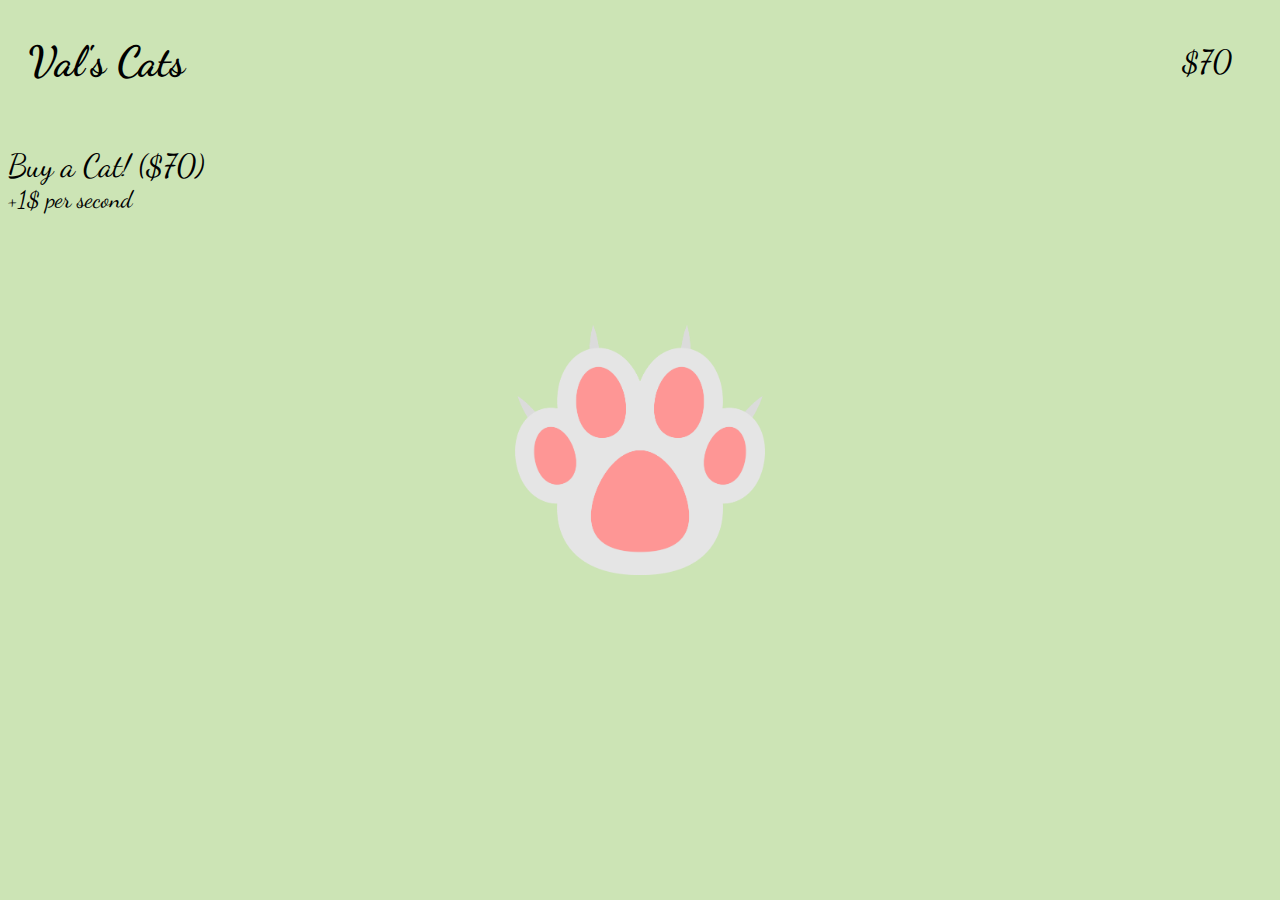
==== index.html @ bfc6448b "inception" ====
<!DOCTYPE html>
<html lang="en">
  <head>
    <meta charset="UTF-8" />
    <meta name="viewport" content="width=device-width, initial-scale=1.0" />
    <title>Document</title>
    <link rel="stylesheet" type="text/css" href="style.css" />
  </head>
  <body>
    <div class="row">
      <h1>Val's Cats</h1>
      <div class="row"><p id="price">$70</p></div>
    </div>
    <div id="buycat">
        <p style="margin-bottom: 0px;">Buy a Cat! ($70)</p>
        <p style="margin-top:0px;font-size: 24px;">+1$ per second</p>
    </div>
    <img id="paw" src="./paw.png"/>
    <script src="./index.js"></script>
  </body>
</html>
---- style.css ----
@import url('https://fonts.googleapis.com/css2?family=Dancing+Script&family=Lato&family=Pacifico&display=swap');


body{
    max-height: 100vh;
    max-width:100vw;
    background-color: #CCE4B5;
    overflow: hidden;
}


h1,p{
    font-family: Dancing Script;
}
h1{
    font-size: 42px;
}
p{
    font-size: 32px;
}

.row{
    display: flex;
    flex-direction: row;
    align-items: center;
    justify-content: space-between;
    padding-left:20px;
    padding-right: 20px;
}

.cat{
    width:125px;
    height:100px;
    background-position: 55%;
    background-color: transparent;
    background-size: cover;
    background-repeat: no-repeat;
    position:absolute;
    bottom:0px;
    left:0px;
    
}

.move-left{
    background-image: url('./IMG_1824.GIF');
}

.move-right{
    background-image: url('./IMG_1825.GIF');

}

#paw{
    height:250px;
    width:250px;
    position:absolute;
    top: 50%;
    left: 50%;
    transform: translate(-50%, -50%);
    transition: transform 0.1s ease; 
}

#paw:active {
    transform: translate(-50%, -50%) scale(0.9); 
}
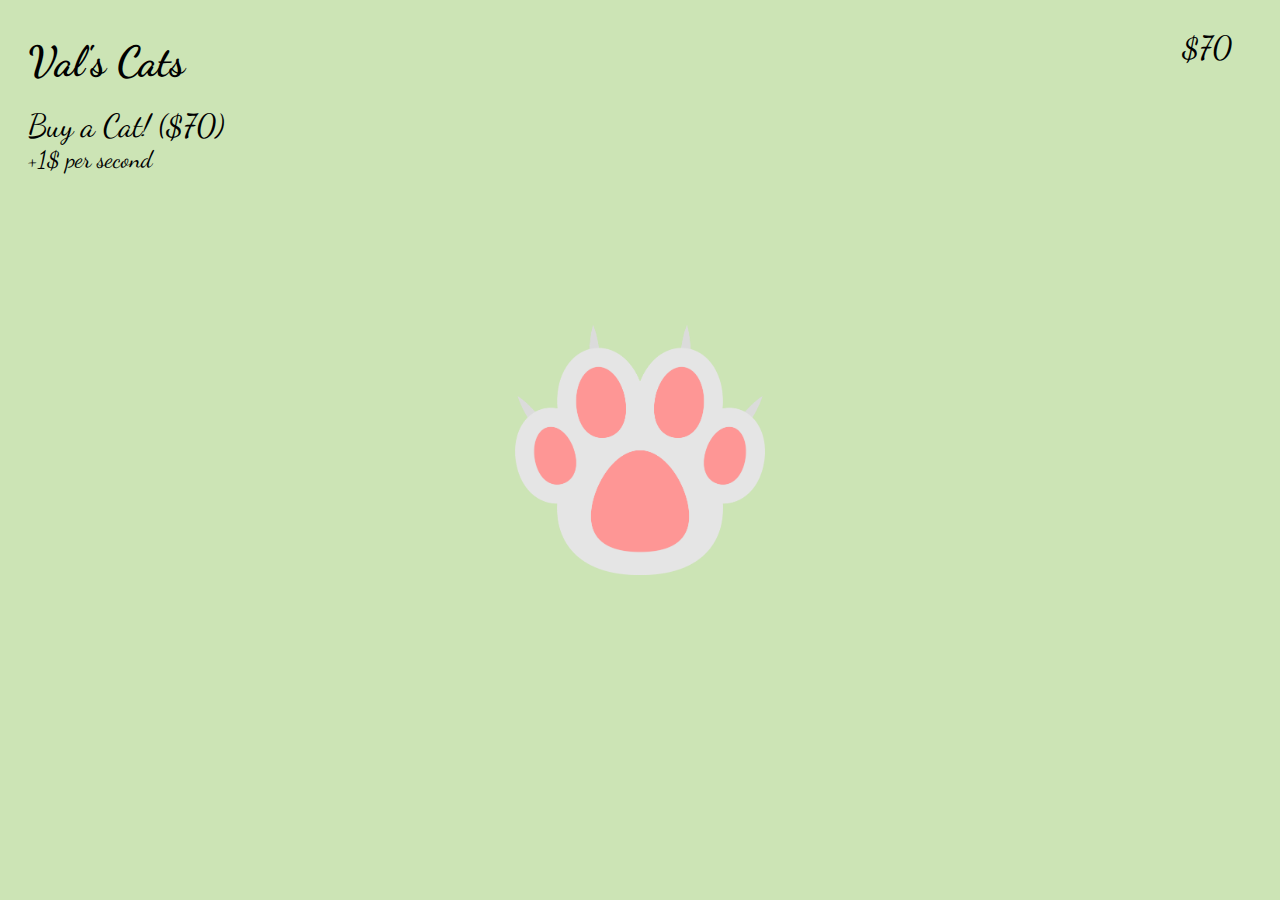
==== commit 2d36a2a8: "boop" ====
--- a/index.html
+++ b/index.html
@@ -11,8 +11,8 @@
       <h1>Val's Cats</h1>
       <div class="row"><p id="price">$70</p></div>
     </div>
-    <div id="buycat">
-        <p style="margin-bottom: 0px;">Buy a Cat! ($70)</p>
+    <div id="buycat" style="margin-left:20px">
+        <p style="margin-bottom: 0px;margin-top:20px;">Buy a Cat! ($70)</p>
         <p style="margin-top:0px;font-size: 24px;">+1$ per second</p>
     </div>
     <img id="paw" src="./paw.png"/>
--- a/style.css
+++ b/style.css
@@ -14,9 +14,13 @@
 }
 h1{
     font-size: 42px;
+    margin-bottom: 0px;
 }
 p{
     font-size: 32px;
+    margin-bottom: 0px;
+    margin-top: 0px;
+
 }
 
 .row{
@@ -26,6 +30,7 @@
     justify-content: space-between;
     padding-left:20px;
     padding-right: 20px;
+    margin-bottom: 0px;
 }
 
 .cat{
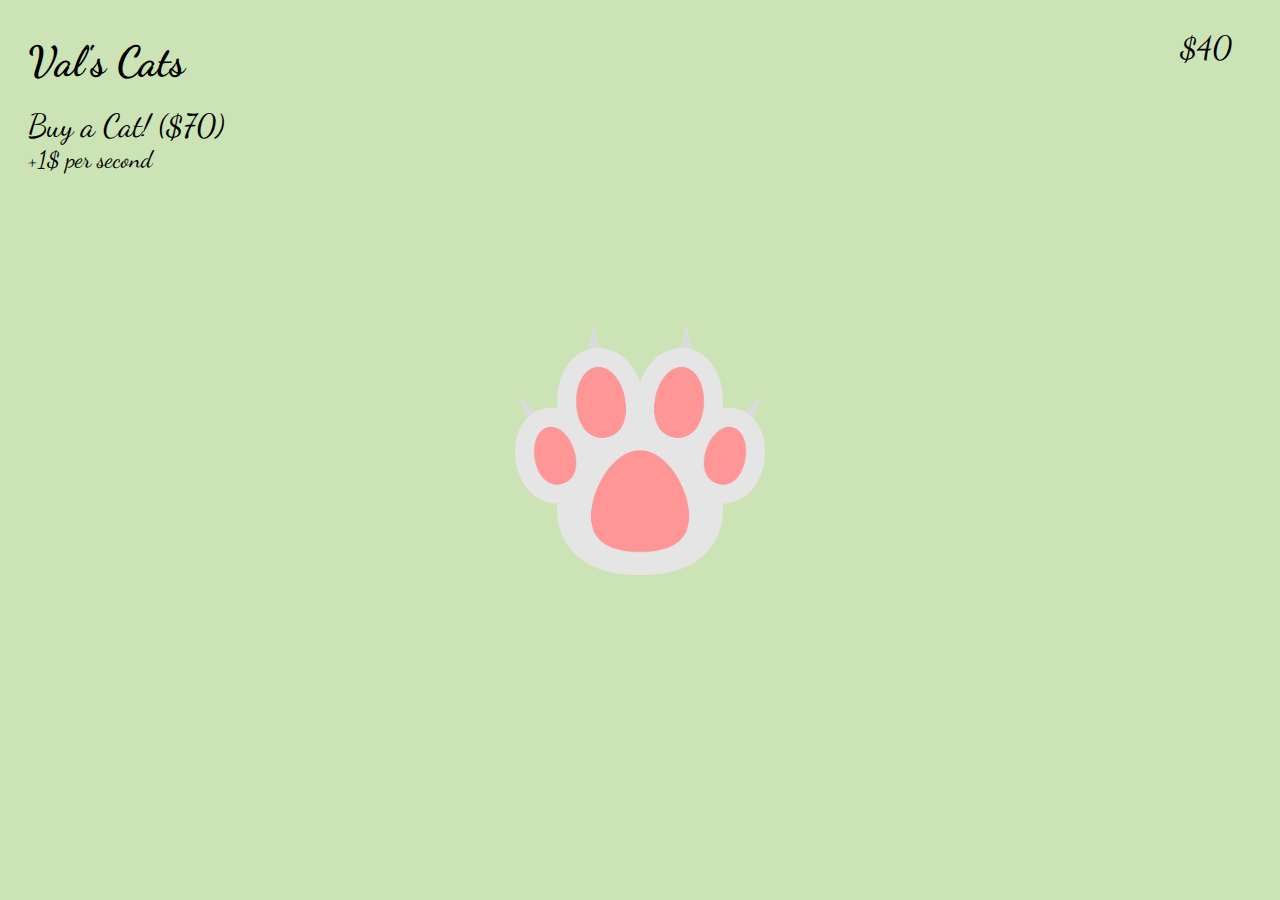
==== commit 7509cbf1: "ads" ====
--- a/index.html
+++ b/index.html
@@ -9,7 +9,7 @@
   <body>
     <div class="row">
       <h1>Val's Cats</h1>
-      <div class="row"><p id="price">$70</p></div>
+      <div class="row"><p id="price">$40</p></div>
     </div>
     <div id="buycat" style="margin-left:20px">
         <p style="margin-bottom: 0px;margin-top:20px;">Buy a Cat! ($70)</p>
--- a/style.css
+++ b/style.css
@@ -65,6 +65,6 @@
     transition: transform 0.1s ease; 
 }
 
-#paw:active {
-    transform: translate(-50%, -50%) scale(0.9); 
+#paw.active {
+    transform: translate(-50%, -50%) scale(0.9);
 }
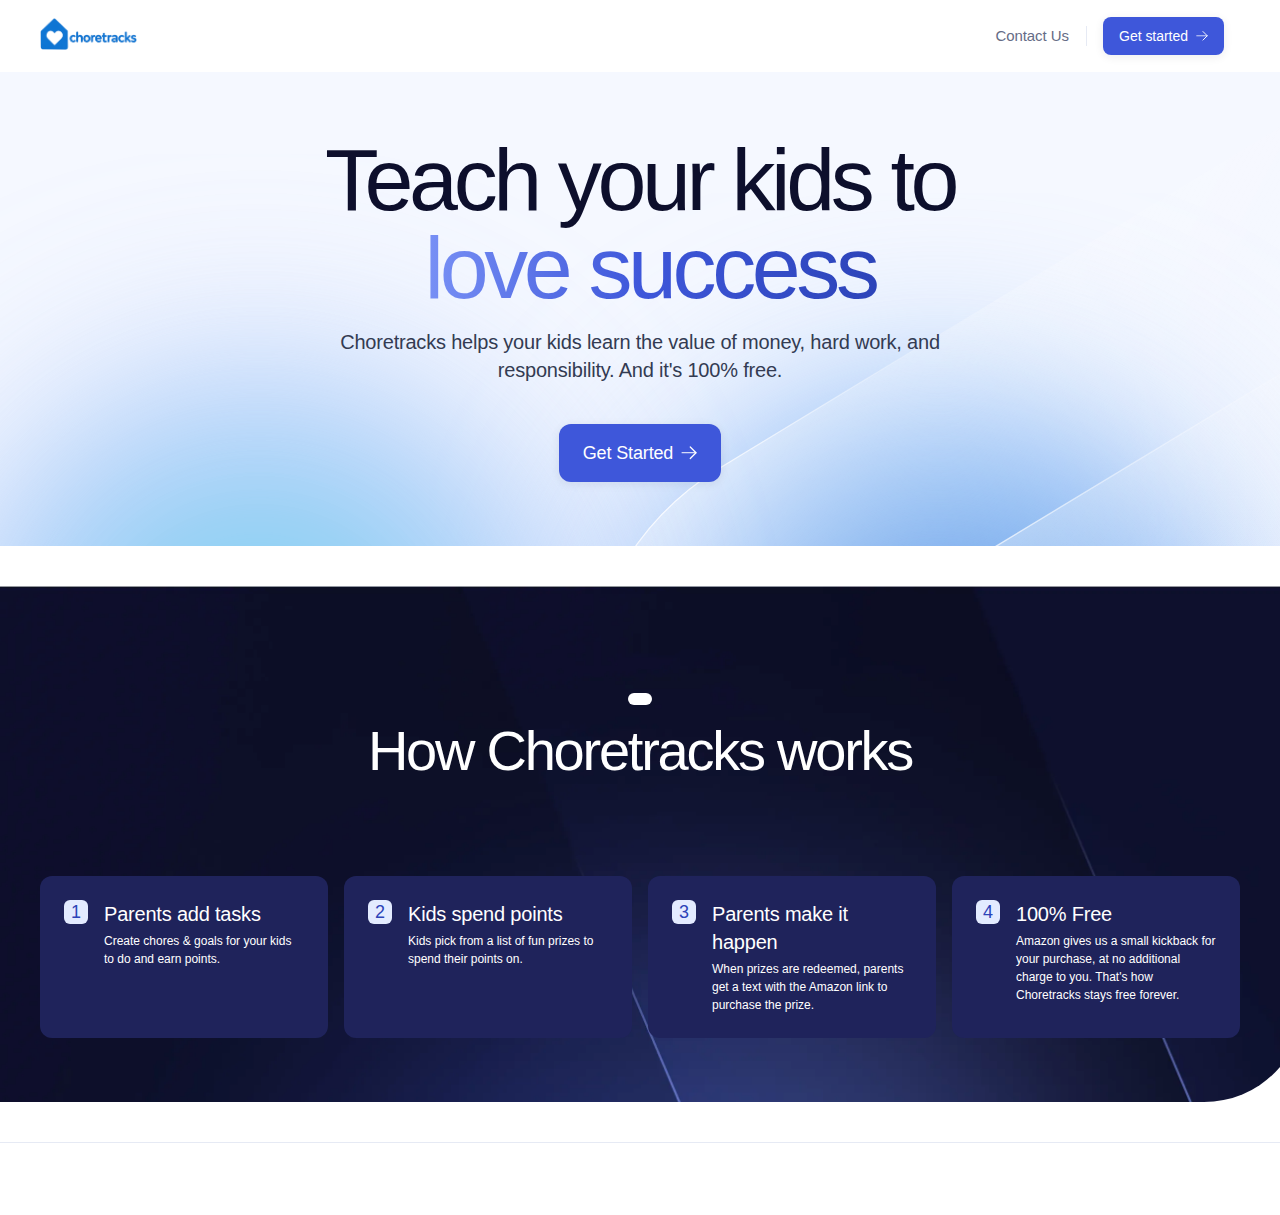
==== commit 0050c230: "update" ====
--- a/index.html
+++ b/index.html
@@ -1,21 +1,379 @@
 <!DOCTYPE html>
 <html lang="en">
-  <head>
-    <meta charset="UTF-8" />
-    <meta name="viewport" content="width=device-width, initial-scale=1.0" />
-    <title>Document</title>
-    <link rel="stylesheet" type="text/css" href="style.css" />
-  </head>
-  <body>
-    <div class="row">
-      <h1>Val's Cats</h1>
-      <div class="row"><p id="price">$40</p></div>
+<head>
+	<meta name="generator" content="Hugo 0.145.0">
+    <meta charset="UTF-8">
+    <title></title>
+
+    <link href="/css/clean.css" rel="stylesheet" type="text/css">
+    <link href="/img/fav.png" rel="shortcut icon" type="image/x-icon">
+    <link href="/" rel="canonical">
+
+</head>
+<body>
+<div class="page-wrapper">
+
+    
+
+<nav id="nav" class="navbar">
+    <div class="navbar_container">
+        <div class="z-9999 flex-child-fixed" style="margin-top: -5px;">
+            <div class="navbar_logo-dark">
+                <a href="/" aria-current="page" class="logo-medium w-inline-block">
+                    <div class="logo-wrapper">
+                        <img width="auto" alt=" Logo" src="/img/logo.png" loading="eager" class="height-inherit">
+                    </div>
+                </a>
+            </div>
+        </div>
+
+        <div class="navbar_content-wrapper">
+            <div class="navbar_menu-items-wrapper">
+                
+
+                <div class="navbar_bg-overlay"></div>
+            </div>
+            <div class="navbar_cta-container">
+
+                
+                
+                
+                
+                
+                
+
+                
+
+                <div class="navbar_hide-desktop-custom">
+                    <div class="navbar_dropdown-element-wrapper">
+                        
+                            <a href="mailto:charlespettisappdevelopment@gmail.com" class="navbar_dropdown-toggle w-inline-block" target="_blank">
+                                
+                                <div class="paragraph-medium" title="Contact Us">Contact Us</div>
+                            </a>
+                    </div>
+                </div>
+
+                <div class="navbar_hide-desktop-custom">
+                    <div class="height-1-25rem">
+                        <div color="" vertical="true" class="divider"></div>
+                    </div>
+                </div>
+                
+
+
+                
+                
+                
+                
+                
+
+                
+                
+                
+
+                <div class="buttonwrapper is-navbar">
+                    
+                    
+                    <a onclick="showToast()" class="button is-small is-stretched w-inline-block">
+                        
+                            <div>Get started</div>
+                            <div class="icon-12 w-embed">
+                                <svg xmlns="http://www.w3.org/2000/svg" width="100%" height="100%" viewBox="0 0 16 16"
+                                     fill="none" preserveAspectRatio="xMidYMid meet" aria-hidden="true" role="img">
+                                    <path d="M1 7.72705H15" stroke="currentColor" stroke-linecap="round"
+                                          stroke-linejoin="round"></path>
+                                    <path d="M9.27246 2L14.9997 7.72727L9.27246 13.4545" stroke="currentColor"
+                                          stroke-width="1.27273" stroke-linecap="round" stroke-linejoin="round"></path>
+                                </svg>
+                            </div>
+                        </a>
+                        
+
+                </div>
+                
+                
+                
+                
+                
+
+                
+
+                <div class="buttonwrapper is-navbar">
+                    
+                        
+                            <a href="mailto:charlespettisappdevelopment@gmail.com" button="" show-tablet="true"
+                               class="button-secondary is-small is-stretched w-inline-block" target="_blank">
+                                
+                                <div title="Contact Us">Contact Us</div>
+                            </a>
+                            
+
+                </div>
+                
+
+
+            </div>
+        </div>
+
+        <div class="show-tablet">
+            <div class="z-9999">
+                <div class="flex flex-centre-align flex-gap-1-5rem">
+                    
+                    
+                    
+                    
+                    
+
+                    
+                    
+                    
+
+                    
+                    <div class="hide-mobile-landscape">
+                        <div class="buttonwrapper is-navbar">
+                            
+                            <a onclick="showToast()" class="button is-small is-stretched w-inline-block">
+                                
+                                    <div>Get started</div>
+                                </a>
+                        </div>
+                    </div>
+                    
+                    
+
+                    <div class="navbar_burger-icon-wrapper">
+                        <div class="navbar_burger-menu-stroke"></div>
+                        <div class="navbar_burger-menu-stroke"></div>
+                        <div class="navbar_burger-menu-stroke"></div>
+                    </div>
+                </div>
+            </div>
+        </div>
+
     </div>
-    <div id="buycat" style="margin-left:20px">
-        <p style="margin-bottom: 0px;margin-top:20px;">Buy a Cat! ($70)</p>
-        <p style="margin-top:0px;font-size: 24px;">+1$ per second</p>
-    </div>
-    <img id="paw" src="./paw.png"/>
-    <script src="./index.js"></script>
-  </body>
+</nav>
+
+    
+
+
+
+
+<main class="main-wrapper">
+    <header class="position-relative">
+        <div class="background-image-container">
+            <img src="/img/banner-bg.svg" loading="eager" alt="" class="background-cover-image">
+        </div>
+        <div class="transparent-navbar_spacer"></div>
+        <div class="page-padding">
+            <div class="container-large z-1">
+                <div id="w-node-c6b48c05-3349-7860-7f2d-74f76180164f-6180164b"
+                     class="padding-vertical padding-xlarge is-fixed is-bottom-2rem">
+                    <div id="w-node-c6b48c05-3349-7860-7f2d-74f761801650-6180164b" class="container-small">
+                        <div id="w-node-c6b48c05-3349-7860-7f2d-74f761801651-6180164b" class="text-align-center">
+                            <div class="spacer-xsmall"></div>
+                            <div class="margin-horizontal margin-small no-margin-tablet">
+                                <div class="text-color-base-dark">
+                                    <h1 class="heading-huge">
+                                        <span>Teach your kids to</span>
+                                        <span class="text-highlight-gradient">&nbsp;love success</span>
+                                    </h1>
+                                </div>
+                            </div>
+                            <div class="spacer-xsmall"></div>
+                            <div class="margin-horizontal margin-huge no-margin-mobile-landscape">
+                                <div class="rich-text-xlarge w-richtext">
+                                    <p>Choretracks helps your kids learn the value of money, hard work, and responsibility.  And it&#39;s 100% free.</p>
+                                </div>
+                            </div>
+                            <div class="spacer-large"></div>
+                            <div class="buttonwrapper center-button">
+                                <a id="free-demo-btn"
+                                   freemium-text="Get started for FREE"
+                                href="#how-to"
+                                class="button is-large w-inline-block">
+                                <div>Get Started</div>
+                                <div class="icon-16 w-embed">
+                                    <svg xmlns="http://www.w3.org/2000/svg" width="100%" height="100%"
+                                         viewBox="0 0 16 16" fill="none" preserveAspectRatio="xMidYMid meet"
+                                         aria-hidden="true" role="img">
+                                        <path d="M1 7.72656H15" stroke="currentColor" stroke-linecap="round"
+                                              stroke-linejoin="round"></path>
+                                        <path d="M9.27246 2L14.9997 7.72727L9.27246 13.4545"
+                                              stroke="currentColor"
+                                              stroke-width="1.27273" stroke-linecap="round"
+                                              stroke-linejoin="round"></path>
+                                    </svg>
+                                </div>
+                                </a>
+                            </div>
+                            <div class="text-color-grey-600">
+                                <div class="spacer-xsmall"></div>
+                                <div class="hero_disclaimer-container">
+                                    <p class="paragraph-small hide-mobile-landscape"> </p>
+                                    <div hero-divider="" class="flex-child-stretch hide-mobile-landscape">
+                                        <div color="" vertical="true" class="divider"></div>
+                                    </div>
+                                    <div class="flex flex-gap-075rem">
+                                        <p class="paragraph-small"> </p>
+                                    </div>
+                                </div>
+                            </div>
+                        </div>
+                    </div>
+                </div>
+
+            </div>
+
+        </div>
+    </header>
+    <section id="how-to">
+        <div class="padding-vertical padding-large">
+            <div class="page-padding">
+                <div class="container-large">
+                    <div class="position-relative">
+                        <div class="padding-top padding-xhuge">
+                            <div class="text-color-white">
+                                <div class="text-align-center">
+                                    <div is-round="false" color="dark" class="caption">
+                                        <div class="caption-medium"></div>
+                                    </div>
+                                    <div class="spacer-xsmall"></div>
+                                    <h2 class="heading-large">How Choretracks works</h2>
+                                </div>
+                                <div class="spacer-xxxlarge"></div>
+                                <div>
+                                    <div class="tab-container">
+                                        <div class="tab_component-wrapper">
+                                            <div class="grid-1col w-tabs">
+                                                <div class="grid-4col is-gap-1rem is-2col-tablet w-tab-menu" role="tablist">
+                                                    
+
+                                                    
+                                                    
+                                                    
+                                                    
+
+
+                                                    <a class="product-tour-tab_link-wrap w-inline-block w-tab-link active w--current">
+                                                        <div class="z-1">
+                                                            <div class="text-color-white">
+                                                                <div class="flex-horizontal gap-1rem">
+                                                                    <div class="marketing-icon is-small is-indigo is-indigo-600">
+                                                                        <div class="paragraph-large is-medium">1</div>
+                                                                    </div>
+                                                                    <div>
+                                                                        <h3 class="paragraph-xlarge is-medium">Parents add tasks</h3>
+                                                                        <div class="spacer-tiny"></div>
+                                                                        <p class="label-regular">Create chores &amp; goals for your kids to do and earn points.</p>
+                                                                    </div>
+                                                                </div>
+                                                            </div>
+                                                        </div>
+                                                    </a>
+                                                    
+
+                                                    
+                                                    
+                                                    
+                                                    
+
+
+                                                    <a class="product-tour-tab_link-wrap w-inline-block w-tab-link active w--current">
+                                                        <div class="z-1">
+                                                            <div class="text-color-white">
+                                                                <div class="flex-horizontal gap-1rem">
+                                                                    <div class="marketing-icon is-small is-indigo is-indigo-600">
+                                                                        <div class="paragraph-large is-medium">2</div>
+                                                                    </div>
+                                                                    <div>
+                                                                        <h3 class="paragraph-xlarge is-medium">Kids spend points</h3>
+                                                                        <div class="spacer-tiny"></div>
+                                                                        <p class="label-regular">Kids pick from a list of fun prizes to spend their points on.</p>
+                                                                    </div>
+                                                                </div>
+                                                            </div>
+                                                        </div>
+                                                    </a>
+                                                    
+
+                                                    
+                                                    
+                                                    
+                                                    
+
+
+                                                    <a class="product-tour-tab_link-wrap w-inline-block w-tab-link active w--current">
+                                                        <div class="z-1">
+                                                            <div class="text-color-white">
+                                                                <div class="flex-horizontal gap-1rem">
+                                                                    <div class="marketing-icon is-small is-indigo is-indigo-600">
+                                                                        <div class="paragraph-large is-medium">3</div>
+                                                                    </div>
+                                                                    <div>
+                                                                        <h3 class="paragraph-xlarge is-medium">Parents make it happen</h3>
+                                                                        <div class="spacer-tiny"></div>
+                                                                        <p class="label-regular">When prizes are redeemed, parents get a text with the Amazon link to purchase the prize.</p>
+                                                                    </div>
+                                                                </div>
+                                                            </div>
+                                                        </div>
+                                                    </a>
+                                                    
+
+                                                    
+                                                    
+                                                    
+                                                    
+
+
+                                                    <a class="product-tour-tab_link-wrap w-inline-block w-tab-link active w--current">
+                                                        <div class="z-1">
+                                                            <div class="text-color-white">
+                                                                <div class="flex-horizontal gap-1rem">
+                                                                    <div class="marketing-icon is-small is-indigo is-indigo-600">
+                                                                        <div class="paragraph-large is-medium">4</div>
+                                                                    </div>
+                                                                    <div>
+                                                                        <h3 class="paragraph-xlarge is-medium">100% Free</h3>
+                                                                        <div class="spacer-tiny"></div>
+                                                                        <p class="label-regular">Amazon gives us a small kickback for your purchase, at no additional charge to you. That&#39;s how Choretracks stays free forever.</p>
+                                                                    </div>
+                                                                </div>
+                                                            </div>
+                                                        </div>
+                                                    </a>
+                                                    
+                                                </div>
+                                            </div>
+                                        </div>
+                                    </div>
+                                </div>
+                            </div>
+                        </div>
+                        <div class="hide-mobile-landscape">
+                            <div class="spacer-xxxlarge"></div>
+                        </div>
+                    </div>
+                    <div class="container-xlarge-background border-radius-huge-corner border-radius-xlarge background-black">
+                        <img src="/img/how-to-bg.webp" alt="" class="background-cover-image">
+                    </div>
+                </div>
+            </div>
+        </div>
+    </section>
+
+
+    <div color="" vertical="false" class="divider"></div>
+
+</main>
+
+    
+</div>
+
+<div id="toast" class="toast">Coming soon...</div>
+
+<script src="/js/main.js" type="application/javascript"></script>
+
+</body>
 </html>
--- a/css/clean.css
+++ b/css/clean.css
@@ -0,0 +1,1940 @@
+/*** uncss> filename: style.css ***/
+html {
+    -webkit-text-size-adjust: 100%;
+    -ms-text-size-adjust: 100%;
+    font-family: sans-serif
+}
+
+body {
+    margin: 0
+}
+
+footer, header, main, nav, section {
+    display: block
+}
+
+a {
+    background-color: #0000
+}
+
+a:active, a:hover {
+    outline: 0
+}
+
+h1 {
+    margin: .67em 0;
+    font-size: 2em
+}
+
+img {
+    border: 0
+}
+
+svg:not(:root) {
+    overflow: hidden
+}
+
+@font-face {
+    font-family: webflow-icons;
+    src: url([data-uri]) format("truetype");
+    font-weight: 400;
+    font-style: normal
+}
+
+* {
+    box-sizing: border-box
+}
+
+html {
+    height: 100%
+}
+
+body {
+    color: #333;
+    background-color: #fff;
+    min-height: 100%;
+    margin: 0;
+    font-family: Arial, sans-serif;
+    font-size: 14px;
+    line-height: 20px
+}
+
+img {
+    vertical-align: middle;
+    max-width: 100%;
+    display: inline-block
+}
+
+.w-inline-block {
+    max-width: 100%;
+    display: inline-block
+}
+
+h1, h2, h3 {
+    margin-bottom: 10px;
+    font-weight: 700
+}
+
+h1 {
+    margin-top: 20px;
+    font-size: 38px;
+    line-height: 44px
+}
+
+h2 {
+    margin-top: 20px;
+    font-size: 32px;
+    line-height: 36px
+}
+
+h3 {
+    margin-top: 20px;
+    font-size: 24px;
+    line-height: 30px
+}
+
+p {
+    margin-top: 0;
+    margin-bottom: 10px
+}
+
+.w-embed:before, .w-embed:after {
+    content: " ";
+    grid-area: 1/1/2/2;
+    display: table
+}
+
+.w-embed:after {
+    clear: both
+}
+
+.w-dropdown-toggle {
+    vertical-align: top;
+    color: #222;
+    text-align: left;
+    white-space: nowrap;
+    margin-left: auto;
+    margin-right: auto;
+    padding: 20px;
+    text-decoration: none;
+    position: relative
+}
+
+.w-dropdown-toggle {
+    -webkit-user-select: none;
+    user-select: none;
+    cursor: pointer;
+    padding-right: 40px;
+    display: inline-block
+}
+
+.w-dropdown-toggle:focus {
+    outline: 0
+}
+
+.w-richtext:before, .w-richtext:after {
+    content: " ";
+    grid-area: 1/1/2/2;
+    display: table
+}
+
+.w-richtext:after {
+    clear: both
+}
+
+.w-tabs {
+    position: relative
+}
+
+.w-tabs:before, .w-tabs:after {
+    content: " ";
+    grid-area: 1/1/2/2;
+    display: table
+}
+
+.w-tabs:after {
+    clear: both
+}
+
+.w-tab-menu {
+    position: relative
+}
+
+.w-tab-link {
+    vertical-align: top;
+    text-align: left;
+    cursor: pointer;
+    color: #222;
+    background-color: #ddd;
+    padding: 9px 30px;
+    text-decoration: none;
+    display: inline-block;
+    position: relative
+}
+
+.w-tab-link.w--current {
+    background-color: #c8c8c8
+}
+
+.w-tab-link:focus {
+    outline: 0
+}
+
+@media screen and (max-width: 479px) {
+    .w-tab-link {
+        display: block
+    }
+}
+
+:root {
+    --grey-700: #333b52;
+    --indigo-500-main: #3e57da;
+    --base-spacing-0: 0rem;
+    --base-spacing-xtiny: .125rem;
+    --base-spacing-tiny: .25rem;
+    --base-spacing-xsmall: 1rem;
+    --base-spacing-xxsmall: .75rem;
+    --base-spacing-xxxsmall: .5rem;
+    --fluid-spacing-small: var(--base-spacing-small);
+    --fluid-spacing-medium: var(--base-spacing-medium);
+    --fluid-spacing-large: var(--base-spacing-large);
+    --fluid-spacing-xlarge: var(--base-spacing-xlarge);
+    --fluid-spacing-xxlarge: var(--base-spacing-xxlarge);
+    --fluid-spacing-xxxlarge: var(--base-spacing-xxxlarge);
+    --fluid-spacing-huge: var(--base-spacing-huge);
+    --fluid-spacing-xhuge: var(--base-spacing-xhuge);
+    --fluid-spacing-xxhuge: var(--base-spacing-xxhuge);
+    --white: white;
+    --indigo-700: #1f235b;
+    --v2-grey-5\<deleted\|variable-4dd4ef43\>: #f1f3fa;
+    --v2-dark-black\<deleted\|variable-6aeb8d5d\>: #0f141e;
+    --santa-blue\<deleted\|variable-f04cfefa\>: #102a43;
+    --red\<deleted\|variable-75a073b8\>: #c32e0e;
+    --base-white: white;
+    --base-spacing-large: 2.5rem;
+    --base-spacing-small: 1.5rem;
+    --v2-grey\<deleted\|variable-a1238fcc\>: #474c56;
+    --base-spacing-xlarge: 3rem;
+    --base-spacing-xxxlarge: 4rem;
+    --base-spacing-huge: 5rem;
+    --grey-100: #f2f4fd;
+    --v2-green\<deleted\|variable-2b73c2f8\>: #00fac8;
+    --transparent: transparent;
+    --indigo-200: #e3ebff;
+    --border-radius-xsmall: .5rem;
+    --border-radius-base: .75rem;
+    --shadow: #10182814;
+    --grey-200: #e6eaf4;
+    --indigo-300: #c6d7fe;
+    --grey-800: #0d0f2c;
+    --grey-300: #d1d6e5;
+    --border-radius-small: .625rem;
+    --blue\<deleted\|variable-dabb3976\>: #005aeb;
+    --indigo-100: #f5f8ff;
+    --indigo-400: #8098f9;
+    --indigo-600: #2c43b8;
+    --indigo-800: #0d0f2c;
+    --success-600-main: #15a261;
+    --success-100: #f1fdf6;
+    --success-200: #e9fcef;
+    --success-300: #dcfae6;
+    --success-400: #a9efc5;
+    --success-500: #47cd89;
+    --success-700: #067647;
+    --success-800: #053321;
+    --error-600-main: #d92d20;
+    --error-100: #fef3f2;
+    --error-200: #feeceb;
+    --error-300: #fee4e2;
+    --error-400: #fda29b;
+    --error-500: #f04438;
+    --error-700: #912018;
+    --error-800: #55160c;
+    --grey-600-main: #656c86;
+    --border-radius-full: 999rem;
+    --border-radius-large: 1rem;
+    --border-radius-xxsmall: .375rem;
+    --pink-700: #751b68;
+    --base-dark: #0d0f2c;
+    --teal-200: #d6fbff;
+    --teal-700: #164c63;
+    --lime-200: #ebf6df;
+    --lime-700: #2b4212;
+    --yellow-200: #fffadb;
+    --yellow-700: #713b12;
+    --pink-200: #ffebfc;
+    --orange-200: #ffe7e0;
+    --orange-700: #771a0d;
+    --border-box\<deleted\|variable-7386bd28-8d4a-96a6-2467-1dac7c0266b7\>: 1px;
+    --grey-500: #969bb5;
+    --border-radius-huge: 6.25rem;
+    --base-spacing-medium: 2rem;
+    --base-spacing-xxlarge: 3.5rem;
+    --lime-300: #ceeab0;
+    --pink-300: #ffd7f9;
+    --pink-500-main: #e585d7;
+    --pink-600: #a73b98;
+    --lime-500-main: #86cb3c;
+    --lime-600: #4f7a21;
+    --orange-500-main: #ff6a42;
+    --orange-600: #cb3711;
+    --yellow-500-main: #ffc814;
+    --yellow-600: #ca8504;
+    --teal-100: #ebfbff;
+    --pink-100: #fef6fb;
+    --teal-500-main: #00cee0;
+    --teal-300: #c8faff;
+    --teal-400: #66e3ee;
+    --teal-600: #008eae;
+    --teal-800: #09202a;
+    --pink-400: #f6b2ec;
+    --pink-800: #26042f;
+    --orange-100: #fff9f5;
+    --orange-300: #ffcbbe;
+    --orange-400: #ff9478;
+    --orange-800: #470800;
+    --yellow-100: #fefdf0;
+    --yellow-300: #fff4b6;
+    --yellow-400: #ffdb65;
+    --yellow-800: #42230a;
+    --warning-600-main: #f79009;
+    --warning-100: #fffaeb;
+    --warning-200: #fff5dc;
+    --warning-300: #fef0c7;
+    --warning-400: #fedf89;
+    --warning-500: #fec84b;
+    --warning-700: #b54708;
+    --warning-800: #4e1d09;
+    --border-radius-xlarge: 1.5rem;
+    --grey-400: #c8cbda;
+    --lime-100: #fafdf7;
+    --lime-400: #acdb79;
+    --lime-800: #1a280b;
+    --border-radius-xxlarge: 5rem;
+    --base-spacing-xhuge: 6rem;
+    --base-spacing-xxhuge: 7.5rem;
+    --basier: "Basiersquare Webfont", sans-serif
+}
+
+body {
+    color: var(--grey-700);
+    font-family: Basiersquare Webfont, sans-serif;
+    font-size: 1rem;
+    font-weight: 400;
+    line-height: 1.5rem
+}
+
+h1 {
+    letter-spacing: -.14rem;
+    margin-top: 0;
+    margin-bottom: 0;
+    font-size: 3.5rem;
+    font-weight: 500;
+    line-height: 3.625rem
+}
+
+h2 {
+    letter-spacing: -.1rem;
+    margin-top: 0;
+    margin-bottom: 0;
+    font-size: 2.5rem;
+    font-weight: 500;
+    line-height: 2.75rem
+}
+
+h3 {
+    letter-spacing: -.06125rem;
+    margin-top: 0;
+    margin-bottom: 0;
+    font-size: 1.75rem;
+    font-weight: 500;
+    line-height: 2.125rem
+}
+
+p {
+    margin-bottom: 0;
+    font-size: .875rem
+}
+
+img {
+    max-width: 100%;
+    display: inline-block
+}
+
+.padding-small {
+    padding: var(--fluid-spacing-small)
+}
+
+.padding-large {
+    padding: var(--fluid-spacing-large)
+}
+
+.padding-xlarge {
+    padding: var(--fluid-spacing-xlarge)
+}
+
+.padding-xxlarge {
+    padding: var(--fluid-spacing-xxlarge)
+}
+
+.padding-xxxlarge {
+    padding: var(--fluid-spacing-xxxlarge)
+}
+
+.padding-xhuge {
+    padding: var(--fluid-spacing-xhuge)
+}
+
+.padding-xxhuge {
+    padding: var(--fluid-spacing-xxhuge)
+}
+
+.margin-small {
+    margin: var(--fluid-spacing-small)
+}
+
+.margin-huge {
+    margin: var(--fluid-spacing-huge)
+}
+
+.main-wrapper {
+    width: 100%;
+    position: relative;
+    overflow: hidden
+}
+
+.padding-top {
+    padding-right: var(--base-spacing-0);
+    padding-bottom: var(--base-spacing-0);
+    padding-left: var(--base-spacing-0)
+}
+
+.padding-bottom {
+    padding-top: var(--base-spacing-0);
+    padding-right: var(--base-spacing-0);
+    padding-left: var(--base-spacing-0)
+}
+
+.page-wrapper {
+    width: 100%;
+    position: relative;
+    overflow-x: clip
+}
+
+.text-align-center {
+    text-align: center
+}
+
+.margin-horizontal {
+    margin-top: var(--base-spacing-0);
+    margin-bottom: var(--base-spacing-0)
+}
+
+.z-1 {
+    z-index: 1;
+    position: relative
+}
+
+.show-tablet {
+    display: none
+}
+
+.text-align-left {
+    text-align: left
+}
+
+.page-padding {
+    padding-left: 2.5rem;
+    padding-right: 2.5rem
+}
+
+.container-large {
+    width: 100%;
+    max-width: 76rem;
+    margin-left: auto;
+    margin-right: auto;
+    position: relative
+}
+
+.container-small {
+    width: 100%;
+    max-width: 48rem;
+    margin-left: auto;
+    margin-right: auto
+}
+
+.logo-wrapper {
+    flex: none
+}
+
+.padding-vertical {
+    padding-right: var(--base-spacing-0);
+    padding-left: var(--base-spacing-0)
+}
+
+.padding-vertical.padding-xlarge.is-fixed {
+    padding-top: var(--base-spacing-xlarge);
+    padding-bottom: var(--base-spacing-xlarge)
+}
+
+.padding-vertical.padding-large {
+    flex: 1
+}
+
+.flex-vertical-left {
+    flex-direction: column;
+    align-items: flex-start;
+    display: flex
+}
+
+.flex-vertical-left.flex-gap-1-5rem {
+    grid-column-gap: 1.5rem;
+    grid-row-gap: 1.5rem
+}
+
+.flex-centre-align {
+    align-items: center;
+    width: 100%;
+    display: flex
+}
+
+.text-color-white {
+    color: var(--white);
+    -webkit-text-stroke-color: var(--base-white)
+}
+
+.z-3 {
+    z-index: 3;
+    position: relative
+}
+
+.position-relative {
+    position: relative
+}
+
+.flex-horizontal {
+    display: flex
+}
+
+.flex-horizontal.gap-1rem {
+    grid-column-gap: 1rem;
+    grid-row-gap: 1rem
+}
+
+.flex {
+    display: flex;
+    position: relative
+}
+
+.flex.justify-space-between {
+    flex: 1;
+    justify-content: space-between;
+    align-self: stretch;
+    align-items: center
+}
+
+.flex.flex-gap-1-5rem {
+    grid-column-gap: 1.5rem;
+    grid-row-gap: 1.5rem
+}
+
+.flex.flex-gap-075rem {
+    grid-column-gap: .75rem;
+    grid-row-gap: .75rem
+}
+
+.flex-vertical {
+    flex-direction: column;
+    width: 100%;
+    display: flex
+}
+
+.flex-vertical.flex-gap-075rem {
+    grid-column-gap: .75rem;
+    grid-row-gap: .75rem
+}
+
+.logo-medium {
+    width: auto;
+    height: 2rem;
+    display: block
+}
+
+.opacity-20 {
+    opacity: .2
+}
+
+.button {
+    grid-column-gap: .5rem;
+    grid-row-gap: .5rem;
+    border-radius: var(--border-radius-small);
+    background-color: var(--indigo-500-main);
+    box-shadow: 0 2px 10px 0 var(--shadow);
+    color: var(--base-white);
+    text-align: center;
+    letter-spacing: -.004rem;
+    white-space: nowrap;
+    flex-wrap: nowrap;
+    justify-content: center;
+    align-items: center;
+    padding: .75rem 1.125rem;
+    font-size: 1rem;
+    font-weight: 500;
+    line-height: 1.5rem;
+    transition: all .2s;
+    display: flex
+}
+
+.button:hover {
+    background-color: var(--indigo-700);
+    box-shadow: 0 6px 20px 0 var(--shadow)
+}
+
+.button:focus {
+    box-shadow: 0 0 0 2px var(--indigo-100), 0 0 0 5px var(--indigo-300)
+}
+
+.button.is-large {
+    border-radius: var(--border-radius-base);
+    letter-spacing: -.009rem;
+    padding: 1rem 1.5rem;
+    font-size: 1.125rem;
+    line-height: 1.625rem
+}
+
+.button.is-small {
+    border-radius: var(--border-radius-xsmall);
+    letter-spacing: -.00175rem;
+    padding: .5rem 1rem;
+    font-size: .875rem;
+    line-height: 1.375rem
+}
+
+.button.is-small.is-stretched {
+    flex: 1
+}
+
+.button.is-stretched {
+    flex: 1;
+    align-self: stretch
+}
+
+.paragraph-xlarge {
+    letter-spacing: -.0125rem;
+    font-size: 1.25rem;
+    line-height: 1.75rem
+}
+
+.paragraph-xlarge.is-medium {
+    font-weight: 500
+}
+
+.paragraph-large {
+    letter-spacing: -.009rem;
+    font-size: 1.125rem;
+    line-height: 1.625rem
+}
+
+.paragraph-large.is-medium {
+    font-weight: 500
+}
+
+.paragraph-medium {
+    letter-spacing: -.004rem;
+    font-size: 1rem;
+    line-height: 1.5rem
+}
+
+.paragraph-medium.is-medium {
+    font-weight: 500
+}
+
+.paragraph-small {
+    letter-spacing: -.00175rem;
+    font-family: Basiersquare Webfont, sans-serif;
+    font-size: .875rem;
+    font-weight: 400;
+    line-height: 1.375rem
+}
+
+.text-color-base-dark {
+    color: var(--base-dark)
+}
+
+.caption-medium {
+    letter-spacing: .035rem;
+    text-transform: uppercase;
+    font-size: .875rem;
+    font-weight: 500;
+    line-height: 1.25rem
+}
+
+.label-regular {
+    letter-spacing: 0;
+    font-size: .75rem;
+    line-height: 1.125rem
+}
+
+.heading-large {
+    letter-spacing: -.14rem;
+    text-transform: none;
+    font-size: 3.5rem;
+    font-weight: 500;
+    line-height: 3.625rem
+}
+
+.heading-medium {
+    letter-spacing: -.1rem;
+    text-transform: none;
+    font-size: 2.5rem;
+    font-weight: 500;
+    line-height: 2.75rem
+}
+
+.icon-16 {
+    justify-content: center;
+    align-items: center;
+    width: 1rem;
+    height: 1rem;
+    transition: transform .2s;
+    display: flex
+}
+
+.button-secondary {
+    grid-column-gap: .5rem;
+    grid-row-gap: .5rem;
+    border-radius: var(--border-radius-small);
+    background-color: var(--base-white);
+    box-shadow: 0 0 0 1px var(--grey-300), 0 2px 10px 0 var(--shadow);
+    color: var(--base-dark);
+    text-align: center;
+    letter-spacing: -.004rem;
+    white-space: nowrap;
+    flex-wrap: nowrap;
+    justify-content: center;
+    align-items: center;
+    padding: .75rem 1.125rem;
+    font-size: 1rem;
+    font-weight: 500;
+    line-height: 1.5rem;
+    transition: all .2s;
+    display: flex
+}
+
+.button-secondary:hover {
+    background-color: var(--grey-200);
+    box-shadow: 0 0 0 1px var(--grey-300), 0 6px 20px 0 var(--shadow)
+}
+
+.button-secondary:focus {
+    box-shadow: 0 0 0 2px var(--indigo-400), 0 0 0 5px var(--indigo-200)
+}
+
+.button-secondary.is-small {
+    border-radius: var(--border-radius-xsmall);
+    letter-spacing: -.00175rem;
+    padding: .5rem 1rem;
+    font-size: .875rem;
+    line-height: 1.375rem
+}
+
+.button-secondary.is-stretched {
+    flex: 1;
+    align-self: stretch
+}
+
+.buttonwrapper {
+    grid-column-gap: .75rem;
+    grid-row-gap: .75rem;
+    display: flex
+}
+
+.buttonwrapper.center-button {
+    justify-content: center
+}
+
+.divider {
+    background-color: var(--grey-200);
+    width: 100%;
+    height: 1px
+}
+
+.marketing-icon {
+    border-radius: var(--border-radius-xxsmall);
+    background-color: var(--indigo-100);
+    color: var(--base-dark);
+    flex: none;
+    justify-content: center;
+    align-items: center;
+    width: 2rem;
+    height: 2rem;
+    padding: .25rem;
+    display: flex
+}
+
+.marketing-icon.is-indigo {
+    background-color: var(--indigo-200)
+}
+
+.marketing-icon.is-small {
+    width: 1.5rem;
+    height: 1.5rem
+}
+
+.marketing-icon.is-small.is-indigo.is-indigo-600 {
+    background-color: var(--indigo-600);
+    color: var(--base-white)
+}
+
+.icon-12 {
+    justify-content: center;
+    align-items: center;
+    width: .75rem;
+    height: .75rem;
+    transition: transform .2s;
+    display: flex
+}
+
+.footerv2_social-wrapper {
+    grid-column-gap: 1.5rem;
+    display: flex
+}
+
+.max-width-56rem {
+    max-width: 56rem
+}
+
+.tab-container {
+    min-width: 100%;
+    position: relative
+}
+
+.tab_component-wrapper {
+    position: relative
+}
+
+.background-image-container {
+    z-index: 0;
+    pointer-events: none;
+    position: absolute;
+    inset: 0;
+    overflow: hidden
+}
+
+.transparent-navbar_spacer {
+    height: 4.5rem
+}
+
+.spacer-tiny {
+    height: var(--base-spacing-tiny)
+}
+
+.spacer-xxxsmall {
+    height: var(--base-spacing-xxxsmall)
+}
+
+.spacer-xsmall {
+    height: var(--base-spacing-xsmall)
+}
+
+.spacer-large {
+    height: var(--fluid-spacing-large)
+}
+
+.spacer-xxxlarge {
+    height: var(--fluid-spacing-xxxlarge)
+}
+
+.center-button {
+    justify-content: center;
+    display: flex
+}
+
+.text-highlight-gradient {
+    background-image: linear-gradient(90deg, var(--indigo-400), var(--indigo-500-main) 50%, var(--indigo-600));
+    -webkit-text-fill-color: transparent;
+    -webkit-background-clip: text;
+    background-clip: text;
+    margin-left: -.5rem;
+    margin-right: -.5rem;
+    padding-left: .5rem;
+    padding-right: .5rem;
+    overflow: visible
+}
+
+.z-9999 {
+    z-index: 9999;
+    position: relative
+}
+
+.heading-huge {
+    letter-spacing: -.275rem;
+    text-transform: none;
+    font-size: 5.5rem;
+    font-weight: 500;
+    line-height: 5.5rem
+}
+
+.background-black {
+    background-color: var(--base-dark)
+}
+
+.border-radius-xlarge {
+    border-radius: var(--border-radius-xlarge);
+    overflow: auto
+}
+
+.border-radius-huge-corner {
+    border-bottom-right-radius: var(--border-radius-huge);
+    overflow: auto
+}
+
+.rich-text-xlarge {
+    min-width: 100%;
+    max-width: 100%
+}
+
+.rich-text-xlarge p {
+    letter-spacing: -.0125rem;
+    margin-top: 1rem;
+    font-size: 1.25rem;
+    line-height: 1.75rem
+}
+
+.logo-wrapper, .height-inherit {
+    height: inherit
+}
+
+.grid-4col {
+    grid-column-gap: 2rem;
+    grid-row-gap: 2rem;
+    grid-template-rows:auto;
+    grid-template-columns:3fr 3fr 3fr 3fr;
+    grid-auto-columns: 1fr;
+    width: 100%;
+    display: grid
+}
+
+.grid-4col.is-gap-1rem {
+    grid-column-gap: 1rem;
+    grid-row-gap: 1rem
+}
+
+.flex-child-stretch {
+    align-self: stretch
+}
+
+.caption {
+    grid-column-gap: .75rem;
+    grid-row-gap: .75rem;
+    border-radius: var(--border-radius-xsmall);
+    background-color: var(--base-white);
+    color: var(--indigo-500-main);
+    cursor: default;
+    align-items: center;
+    padding: .375rem .75rem;
+    display: inline-flex;
+    position: relative
+}
+
+.product-tour-tab_link-wrap {
+    border-radius: var(--border-radius-base);
+    background-color: var(--indigo-700);
+    opacity: .6;
+    padding: 1.5rem;
+    transition: opacity .2s;
+    overflow: hidden
+}
+
+.product-tour-tab_link-wrap:hover {
+    opacity: .8
+}
+
+.product-tour-tab_link-wrap.w--current {
+    background-color: var(--indigo-700);
+    opacity: 1
+}
+
+.grid-1col {
+    grid-column-gap: 2rem;
+    grid-row-gap: 2rem;
+    grid-template-rows:auto auto;
+    grid-template-columns:1fr;
+    grid-auto-columns: 1fr;
+    display: grid
+}
+
+.background-cover-image {
+    object-fit: cover;
+    min-width: 100%;
+    min-height: 100%
+}
+
+.container-xlarge-background {
+    pointer-events: none;
+    grid-template-rows:auto;
+    grid-template-columns:1fr;
+    grid-auto-columns: 1fr;
+    height: 100%;
+    margin-left: -4rem;
+    margin-right: -4rem;
+    position: absolute;
+    inset: 0;
+    overflow: hidden
+}
+
+.container-xlarge-background.background-black {
+    z-index: -1
+}
+
+.grid-12col-base {
+    grid-column-gap: 2rem;
+    grid-row-gap: 2rem;
+    grid-template-rows:auto;
+    grid-template-columns:1fr 1fr 1fr 1fr 1fr 1fr 1fr 1fr 1fr 1fr 1fr 1fr;
+    grid-auto-columns: 1fr;
+    width: 100%;
+    display: grid
+}
+
+.grid-12col-base.row-gap-0rem {
+    grid-row-gap: 0rem
+}
+
+.grid-12col-base.is-align-top {
+    align-items: start
+}
+
+.grid-12col-base.is-align-bottom {
+    align-items: end
+}
+
+.text-color-indigo-400 {
+    color: var(--indigo-400)
+}
+
+.text-color-grey-600 {
+    color: var(--grey-600-main)
+}
+
+.flex-child-fixed {
+    flex: none
+}
+
+.navbar {
+    z-index: 999;
+    background-color: var(--base-white);
+    color: var(--grey-600-main);
+    justify-content: center;
+    align-items: stretch;
+    min-width: 100%;
+    height: 4.5rem;
+    margin-top: -4.5rem;
+    display: flex;
+    position: sticky;
+    top: 0;
+    transform: translate(0)
+}
+
+.navbar_container {
+    grid-column-gap: 2.25rem;
+    grid-row-gap: 2.25rem;
+    justify-content: space-between;
+    align-items: center;
+    width: 100%;
+    max-width: 76rem;
+    height: 4.5rem;
+    margin-left: 2.5rem;
+    margin-right: 2.5rem;
+    display: flex;
+    position: relative
+}
+
+.navbar_dropdown-toggle {
+    grid-column-gap: .375rem;
+    grid-row-gap: .375rem;
+    flex: 1;
+    align-items: center;
+    padding: 0;
+    display: flex
+}
+
+.navbar_dropdown-element-wrapper {
+    flex-flow: column;
+    justify-content: center;
+    display: flex
+}
+
+.navbar_content-wrapper {
+    justify-content: space-between;
+    width: 100%;
+    display: flex
+}
+
+.navbar_menu-items-wrapper {
+    grid-column-gap: 1.5rem;
+    grid-row-gap: 1.5rem;
+    display: flex
+}
+
+.navbar_cta-container {
+    grid-column-gap: 1rem;
+    grid-row-gap: 1rem;
+    align-items: center;
+    display: flex
+}
+
+.navbar_burger-icon-wrapper {
+    cursor: pointer;
+    flex-flow: column;
+    justify-content: space-around;
+    width: 2rem;
+    height: 2rem;
+    padding: .25rem;
+    display: flex
+}
+
+.footer-section {
+    background-color: var(--indigo-800);
+    color: var(--white);
+    padding-top: 5rem;
+    padding-bottom: 5rem
+}
+
+.height-1-25rem {
+    height: 1.25rem
+}
+
+.navbar_script {
+    display: none
+}
+
+.navbar_bg-overlay {
+    z-index: -999;
+    background-color: var(--base-dark);
+    opacity: 0;
+    pointer-events: none;
+    width: 100dvw;
+    height: calc(100dvh - 4.5rem);
+    transition-property: opacity;
+    transition-duration: .2s;
+    transition-timing-function: ease;
+    display: block;
+    position: fixed;
+    inset: 4.5rem 0 0 50%;
+    transform: translate(-50%)
+}
+
+.max-width-37rem {
+    max-width: 37rem
+}
+
+.hero_disclaimer-container {
+    grid-column-gap: .75rem;
+    grid-row-gap: .5rem;
+    justify-content: center;
+    align-items: center;
+    display: flex
+}
+
+@media screen and (max-width: 991px) {
+
+    .margin-horizontal.margin-small.no-margin-tablet {
+        margin-left: 0;
+        margin-right: 0
+    }
+
+    .show-tablet {
+        display: block
+    }
+
+    .text-align-left.is-center-tablet {
+        text-align: center
+    }
+
+    .page-padding {
+        padding-left: 2.5rem;
+        padding-right: 2.5rem
+    }
+
+    .hide-tablet {
+        display: none
+    }
+
+    .padding-vertical.padding-xxxlarge.is-fixed {
+        padding-top: var(--base-spacing-xxxlarge);
+        padding-bottom: var(--base-spacing-xxxlarge)
+    }
+
+    .flex-vertical-left.is-center-tablet {
+        justify-content: flex-start;
+        align-items: center
+    }
+
+    .flex.justify-space-between.is-vertical-tablet {
+        flex-flow: column
+    }
+
+    .flex.flex-gap-1-5rem.justify-space-between.is-vertical-tablet {
+        flex-flow: column
+    }
+
+    .button.is-stretched {
+        flex: 1
+    }
+
+    .label-regular.text-align-center-tablet {
+        text-align: center
+    }
+
+    .button-secondary.is-stretched {
+        flex: 1
+    }
+
+    .buttonwrapper.is-navbar {
+        order: -1;
+        align-self: stretch
+    }
+
+    .tab-container {
+        position: relative
+    }
+
+    .grid-4col {
+        grid-column-gap: 1.5rem;
+        grid-row-gap: 1.5rem
+    }
+
+    .grid-4col.is-gap-1rem {
+        grid-template-columns:1fr 1fr
+    }
+
+    .grid-4col.is-2col-tablet {
+        grid-template-columns:3fr 3fr
+    }
+
+    .container-xlarge-background {
+        margin-left: -1.75rem;
+        margin-right: -1.75rem
+    }
+
+    .grid-12col-base {
+        grid-column-gap: 1.5rem;
+        grid-row-gap: 1.5rem;
+        grid-template-columns:1fr 1fr 1fr 1fr 1fr 1fr 1fr 1fr 1fr 1fr 1fr 1fr
+    }
+
+    .navbar {
+        z-index: 99999
+    }
+
+    .navbar_dropdown-toggle {
+        justify-content: space-between;
+        width: 100%;
+        padding-top: 1.5rem;
+        padding-bottom: .75rem
+    }
+
+    .navbar_dropdown-element-wrapper {
+        border-bottom: 1px solid var(--grey-100);
+        flex-flow: column;
+        width: 100%
+    }
+
+    .navbar_content-wrapper {
+        z-index: 4;
+        background-color: var(--base-white);
+        flex-flow: column;
+        width: calc(100% + 5rem);
+        min-height: 100dvh;
+        max-height: 100dvh;
+        margin-left: -2.5rem;
+        margin-right: -2.5rem;
+        padding-top: 4.5rem;
+        transition-property: transform;
+        transition-duration: .2s;
+        transition-timing-function: ease;
+        position: absolute;
+        top: -120vh
+    }
+
+    .navbar_menu-items-wrapper {
+        grid-column-gap: 0rem;
+        grid-row-gap: 0rem;
+        flex-flow: column;
+        padding-bottom: 15rem;
+        padding-left: 2.5rem;
+        padding-right: 2.5rem;
+        overflow: scroll
+    }
+
+    .navbar_cta-container {
+        z-index: 999;
+        border-top: 1px solid var(--grey-100);
+        background-color: var(--base-white);
+        box-shadow: 0 4px 16px 0 var(--shadow);
+        flex-flow: column;
+        padding: 2rem;
+        position: absolute;
+        bottom: 0;
+        left: 0;
+        right: 0
+    }
+
+    .navbar_burger-icon-wrapper {
+        z-index: 1;
+        flex: none
+    }
+
+    .navbar_burger-menu-stroke {
+        border-radius: var(--border-radius-full);
+        background-color: var(--base-dark);
+        width: 100%;
+        height: .125rem;
+        padding: 0;
+        transition: all .2s
+    }
+
+    .navbar_bg-overlay {
+        display: none
+    }
+
+    .max-width-37rem {
+        max-width: 37rem
+    }
+}
+
+@media screen and (max-width: 767px) {
+    h1 {
+        letter-spacing: -.1rem;
+        font-size: 2.5rem;
+        line-height: 2.75rem
+    }
+
+    h2 {
+        letter-spacing: -.08rem;
+        font-size: 2rem;
+        line-height: 2.375rem
+    }
+
+    .margin-horizontal.margin-huge.no-margin-mobile-landscape {
+        margin-left: 0;
+        margin-right: 0
+    }
+
+    .page-padding {
+        padding-left: 1.25rem;
+        padding-right: 1.25rem
+    }
+
+    .hide-mobile-landscape {
+        display: none
+    }
+
+    .paragraph-xlarge {
+        letter-spacing: -.009rem;
+        font-size: 1.125rem;
+        line-height: 1.625rem
+    }
+
+    .paragraph-large {
+        letter-spacing: -.004rem;
+        font-size: 1rem;
+        line-height: 1.5rem
+    }
+
+    .paragraph-large.is-medium {
+        font-weight: 500
+    }
+
+    .caption-medium {
+        letter-spacing: .03rem;
+        font-size: .75rem;
+        line-height: 1.125rem
+    }
+
+    .heading-large {
+        letter-spacing: -.1rem;
+        font-size: 2.5rem;
+        line-height: 2.75rem
+    }
+
+    .heading-medium {
+        letter-spacing: -.08rem;
+        font-size: 2rem;
+        line-height: 2.375rem
+    }
+
+    .button-secondary {
+        box-shadow: 0 0 0 1px var(--grey-300), 0 2px 10px 0 var(--shadow)
+    }
+
+    .buttonwrapper {
+        flex-flow: column;
+        align-self: stretch;
+        width: 100%
+    }
+
+    .heading-huge {
+        letter-spacing: -.14rem;
+        font-size: 3.5rem;
+        line-height: 3.625rem
+    }
+
+    .rich-text-xlarge p {
+        font-size: 1rem;
+        line-height: 1.5rem
+    }
+
+    .grid-4col {
+        grid-template-columns:3fr 3fr
+    }
+
+    .grid-4col.is-gap-1rem.is-2col-tablet {
+        grid-template-columns:1fr
+    }
+
+    .grid-4col.is-2col-tablet {
+        grid-template-columns:3fr
+    }
+
+    .container-xlarge-background {
+        margin-left: -.75rem;
+        margin-right: -.75rem
+    }
+
+    .grid-12col-base {
+        will-change: opacity;
+        grid-template-columns:1fr 1fr
+    }
+
+    .navbar_container {
+        margin-left: 1.25rem;
+        margin-right: 1.25rem
+    }
+
+    .navbar_content-wrapper {
+        width: calc(100% + 2.5rem);
+        margin-left: -1.25rem;
+        margin-right: -1.25rem
+    }
+
+    .navbar_menu-items-wrapper, .navbar_cta-container {
+        padding-left: 1.25rem;
+        padding-right: 1.25rem
+    }
+
+    .footer-section {
+        padding-top: 3rem;
+        padding-bottom: 3rem
+    }
+
+    .navbar_bg-overlay {
+        top: 4rem
+    }
+
+    .hero_disclaimer-container {
+        justify-content: center
+    }
+}
+
+@media screen and (max-width: 479px) {
+
+    .main-wrapper {
+        padding-top: 0
+    }
+}
+
+#w-node-_5834ca98-ddcd-32c3-f6d6-9632f459ad51-d671f29a {
+    grid-area: 1/1/2/4
+}
+
+#w-node-_5834ca98-ddcd-32c3-f6d6-9632f459adc0-d671f29a {
+    grid-area: 1/9/2/11
+}
+
+#w-node-_5834ca98-ddcd-32c3-f6d6-9632f459ade2-d671f29a {
+    grid-area: 1/11/2/13
+}
+
+#w-node-_19ea42c6-8f34-1041-d1a8-ebfb2d3d272f-2d3d2728 {
+    grid-area: span 1/span 9/span 1/span 9
+}
+
+@media screen and (max-width: 991px) {
+    #w-node-_5834ca98-ddcd-32c3-f6d6-9632f459ad4e-d671f29a {
+        grid-area: 2/1/3/13
+    }
+
+    #w-node-_5834ca98-ddcd-32c3-f6d6-9632f459ad51-d671f29a {
+        grid-row: 3/4;
+        grid-column-end: 13
+    }
+
+    #w-node-_5834ca98-ddcd-32c3-f6d6-9632f459adc0-d671f29a {
+        grid-column: 7/10
+    }
+
+    #w-node-_5834ca98-ddcd-32c3-f6d6-9632f459ade2-d671f29a {
+        grid-column-start: 10
+    }
+
+    #w-node-_19ea42c6-8f34-1041-d1a8-ebfb2d3d272f-2d3d2728 {
+        grid-column: span 10/span 10
+    }
+
+    #w-node-c6b48c05-3349-7860-7f2d-74f76180164f-6180164b, #w-node-c6b48c05-3349-7860-7f2d-74f761801650-6180164b, #w-node-c6b48c05-3349-7860-7f2d-74f761801651-6180164b {
+        order: 9999
+    }
+}
+
+@media screen and (max-width: 767px) {
+    #w-node-_5834ca98-ddcd-32c3-f6d6-9632f459ad4e-d671f29a {
+        grid-row: 3/4;
+        grid-column-end: 5
+    }
+
+    #w-node-_5834ca98-ddcd-32c3-f6d6-9632f459ad51-d671f29a {
+        grid-row: 4/5;
+        grid-column-end: 5
+    }
+
+    #w-node-_5834ca98-ddcd-32c3-f6d6-9632f459adc0-d671f29a {
+        grid-area: 2/1/3/3
+    }
+
+    #w-node-_5834ca98-ddcd-32c3-f6d6-9632f459ade2-d671f29a {
+        grid-area: 2/3/3/5
+    }
+
+    #w-node-_19ea42c6-8f34-1041-d1a8-ebfb2d3d272f-2d3d2728 {
+        grid-column: span 12/span 12
+    }
+}
+
+@font-face {
+    font-family: 'Basiersquare Webfont';
+    src: url('https://cdn.prod.website-files.com/65e89895c5a4b8d764c0d710/65e89895c5a4b8d764c0e21d_6527f9cf2cfe9fad38bd66bc_basiersquare-regular-webfont.woff2') format('woff2');
+    font-weight: 400;
+    font-style: normal;
+    font-display: swap;
+}
+
+@font-face {
+    font-family: 'Basiersquare Webfont';
+    src: url('https://cdn.prod.website-files.com/65e89895c5a4b8d764c0d710/65e89895c5a4b8d764c0e21e_6527f9cf2cfe9fad38bd66bd_basiersquare-medium-webfont.woff2') format('woff2');
+    font-weight: 500;
+    font-style: normal;
+    font-display: swap;
+}
+
+/*Hover effects for buttons*/
+
+/*Trailing icon animation for buttons*/
+
+/*Ability to select text on linkblock cards*/
+
+/* No intercom on tablet/mobile */
+
+/* Fluid scaling for large breakpoints. 1440px=1rem 1920px=1.2rem 2560px=1.4rem */
+html {
+    font-size: calc(0.5999999999999999rem + 0.5vw);
+}
+
+@media screen and (max-width: 2560px) {
+    html {
+        font-size: calc(0.6000000000000003rem + 0.4999999999999997vw);
+    }
+}
+
+@media screen and (max-width: 1920px) {
+    html {
+        font-size: calc(0.4rem + 0.6666666666666666vw);
+    }
+}
+
+@media screen and (max-width: 1440px) {
+    html {
+        font-size: 1rem;
+    }
+}
+
+/*Adjust fluid spacing variables for tablet*/
+@media screen and (max-width: 991px) {
+    :root {
+        --fluid-spacing-small: 1.5rem; /*Should be deleted and variable re-connected to base*/
+        --fluid-spacing-medium: 1.5rem;
+        --fluid-spacing-large: 2rem;
+        --fluid-spacing-xlarge: 2.5rem;
+        --fluid-spacing-xxlarge: 2.5rem;
+        --fluid-spacing-xxxlarge: 3.5rem;
+        --fluid-spacing-huge: 4rem;
+        --fluid-spacing-xhuge: 5rem;
+        --fluid-spacing-xxhuge: 6rem;
+    }
+}
+
+/*Adjust responsive spacing for mobile*/
+@media screen and (max-width: 767px) {
+    :root {
+        --fluid-spacing-large: 1.5rem;
+        --fluid-spacing-xlarge: 1.5rem;
+        --fluid-spacing-xxlarge: 2rem;
+        --fluid-spacing-xxxlarge: 2.5rem;
+        --fluid-spacing-huge: 3rem;
+        --fluid-spacing-xhuge: 3.5rem;
+        --fluid-spacing-xxhuge: 4rem;
+        /* Adjust responsive border radius*/
+        --border-radius-xlarge: 1rem;
+        --border-radius-xxlarge: 2rem;
+        --border-radius-huge: 3rem;
+    }
+}
+
+/*DEFAULT STYLES START*/
+
+/*Trailing icon animation for buttons*/
+.button:hover .w-embed:last-of-type {
+    transform: translateX(.25rem);
+}
+
+/*Disabled styling for buttons*/
+
+/*Trunctuate button copy if overflowing on mobile*/
+@media screen and (max-width: 479px) {
+    .button > div,
+    .button-secondary > div {
+        text-overflow: ellipsis;
+        overflow: hidden;
+        max-width: 100%;
+        flex-shrink: 0;
+    }
+}
+
+/*DEFAULT STYLES END*/
+
+
+/*UTILITY START*/
+
+@media screen and (min-width: 991px) {
+    [show-tablet="true"] {
+        display: none !important;
+    }
+}
+
+@media screen and (max-width: 991px) {
+
+    [show-tablet="true"] {
+        display: block !important;
+    }
+}
+
+.divider[vertical="true"] {
+    max-width: 1px !important;
+    width: 1px !important;
+    height: auto !important;
+    min-height: 100% !important;
+}
+
+/*UTILITY END*/
+
+/* STYLEGUIDE */
+/*add hover shadpw on linkblock cards*/
+
+
+
+/* Display tooltip on hover*/
+
+
+
+/* Styling for autofilled fields*/
+
+/* Lite YouTube styles */
+
+* {
+    -webkit-font-smoothing: antialiased;
+    -moz-osx-font-smoothing: grayscale;
+}
+
+svg {
+    width: inherit;
+    height: inherit;
+}
+
+/* Remove default icon on html accordions */
+
+details summary::marker {
+    display: none !important;
+}
+
+/* Snippet makes all link elements listed below to inherit color from their parent */
+a,
+.w-dropdown-toggle,
+.w-tab-link {
+    color: inherit;
+}
+
+/* Snippet gets rid of top margin on first element in any rich text*/
+.w-richtext > :first-child {
+    margin-top: 0;
+}
+
+/* Snippet gets rid of bottom margin on last element in any rich text*/
+.w-richtext > :last-child {
+    margin-bottom: 0;
+}
+
+/* Snippet enables you to add class of div-square which creates and maintains a 1:1 dimension of a div.*/
+
+/*Hide focus outline for main content element*/
+
+/*Reset selects, buttons, and links styles*/
+a {
+    color: inherit;
+    text-decoration: inherit;
+    font-size: inherit;
+}
+
+/*Apply "..." after 3 lines of text */
+
+/*Apply "..." after 2 lines of text */
+
+/*Apply "..." after 1 line of text */
+
+/*Add this attribute to elements where long words should break with a hyphen*/
+
+/* desktop */
+
+/* mobile */
+
+/* Don't display top banner on mobile*/
+
+@media screen and (min-width: 768px) {
+    /*Adjust top position of nav when top-banner is visible*/
+
+    /*Adjust position of sticky top elements*/
+}
+
+@media screen and (max-width: 991px) {
+    /* Put navbar over banner when mobile menu is open */
+}
+
+@media screen and (max-width: 767px) {
+    /* Change position of navbar based on js class adding*/
+
+    /* Change position of sticky section based on js class adding*/
+}
+
+/* Default position of sticky sections */
+
+/* Transition for nav hide/show */
+#nav {
+    will-change: auto !important;
+    transition: all .3s ease-out !important;
+}
+
+/*
+@media screen and (max-width: 767px) {
+/*Sticky section to follow nav transition
+[data-sticky-section] {
+will-change: auto !important;
+transition: all .3s ease-out !important;
+}
+}
+*/
+/* Fixes for Safari bugs*/
+.navbar {
+    transform: translate(0rem);
+}
+
+/* No linebreak on navbar items */
+.navbar_dropdown-toggle {
+    white-space: nowrap !important;
+}
+
+
+@media screen and (max-width: 991px) {
+    /*Open mobile menu*/
+}
+
+/* Hide book a demo link and divider on smaller desktops */
+@media screen and (max-width: 1050px) {
+    .navbar_hide-desktop-custom {
+        display: none;
+    }
+}
+
+@media screen and (min-width: 991px) {
+    /* custom font size on top level links */
+    .navbar_dropdown-toggle .paragraph-medium {
+        font-size: 0.9375rem;
+        letter-spacing: -0.00375rem;
+    }
+
+    /*custom icon size on top level links*/
+}
+
+@media screen and (max-width: 991px) {
+    /* Change small buttons to large in mobile menu*/
+    .navbar_cta-container .button.is-small,
+    .navbar_cta-container .button-secondary.is-small {
+        letter-spacing: -.004rem;
+        padding: .75rem 1.125rem;
+        font-size: 1rem;
+        line-height: 1.5rem;
+        border-radius: var(--border-radius-small);
+    }
+}
+
+
+/* START - BURGER MENU TRANSITION */
+
+/* START - BURGER MENU TRANSITION */
+
+
+/* START - LOCALES DROPDOWN */
+/* Hide tick on all locales except current */
+
+/* Only display current locales iso code on mobile menu*/
+
+/* START - LOCALES DROPDOWN */
+
+
+/* START - MENU DROPDOWNS*/
+/*Transition for desktop dropdowns*/
+
+/*Rotate dropdown toggle icon when open */
+
+/* Hover state for dropdown CTA links*/
+
+/*Menu item icon hover styling*/
+
+/*Change marketing icon on hover*/
+
+/* Transition for menu item + feature card arrows - Default state*/
+
+/* Transition for menu item + feature card arrows arrows - Hover state*/
+
+/* Transition for feature card image*/
+
+/*Button hover effect on all features card*/
+
+/*Hide all features card below 1140px*/
+
+/*Add all features menu item when card is hidden*/
+
+/*Fix to lazy load nav video*/
+
+/* END - MENU DROPDOWNS*/
+
+
+/* START - LINKS BOLD ON HOVER */
+/* Position hidden pseudo element center-aligned below navlink */
+.navbar_dropdown-toggle .paragraph-medium {
+    display: inline-flex;
+    flex-direction: column;
+    align-items: center;
+    transition: color .2s ease;
+}
+
+/* Style dropdown link on hover */
+.navbar_dropdown-element-wrapper:hover .navbar_dropdown-toggle {
+    font-weight: 500;
+    color: var(--indigo-500-main);
+}
+
+/* Add hidden element with same styling as link on hover */
+.navbar_dropdown-toggle .paragraph-medium:after {
+    display: inline-block;
+    content: attr(title);
+    letter-spacing: 0.01em;
+    font-weight: 500;
+    overflow: hidden;
+    visibility: hidden;
+    height: 0px;
+}
+
+/* END - LINKS BOLD ON HOVER */
+
+
+/* START - VARIANTS STYLING */
+
+/* END - VARIANTS STYLING */
+
+
+/* Localisation fixes */
+/* Hide elements when navbar too narrow*/
+@media screen and (max-width: 1095px) {
+    [lang="en"] .navbar_hide-desktop-custom {
+        display: none;
+    }
+}
+
+
+.footer-section .paragraph-small,
+.footer-section .paragraph-medium {
+    transition: all .2s ease;
+}
+
+.footer-section a.paragraph-small:hover {
+    color: var(--indigo-400);
+}
+
+/*
+.footer_locale-dropdown-toggle .icon-12 {
+transition: transform .2s ease;
+}
+*/
+
+/*Display tick on current locale in dropdown*/
+
+/* ONLY DISPLAY CURRENT ISO CODE ON MOBILE MENU TOGGLE*/
+
+ .product-tour-tab_link-wrap.w--current .marketing-icon {
+     color: var(--indigo-600) !important;
+     background-color: var(--indigo-200) !important;
+ }
+
+/* min width */
+@media screen and (min-width: 991px) {
+    /* border radius around the video */
+
+    /* shadow high behind the video */
+
+    /* opacity 1 on the active <a> tab button */
+    a.product-tour-tab_link-wrap.active {
+        opacity: 100% !important;
+    }
+}
+
+
+.toast {
+    visibility: hidden;
+    min-width: 250px;
+    margin-left: -125px;
+    background-color: #333;
+    color: #fff;
+    text-align: center;
+    border-radius: 5px;
+    padding: 16px;
+    position: fixed;
+    z-index: 1;
+    left: 50%;
+    bottom: 30px;
+    font-size: 17px;
+    opacity: 0;
+    transition: opacity 0.5s, visibility 0s linear 0.5s;
+}
+
+.toast.show {
+    visibility: visible;
+    opacity: 1;
+    transition: opacity 0.5s;
+}
+
+@media screen and (max-width: 991px) {
+    /*Open mobile menu*/
+    .navbar.is-open .navbar_content-wrapper {
+        transform: translateY(120vh);
+    }
+}
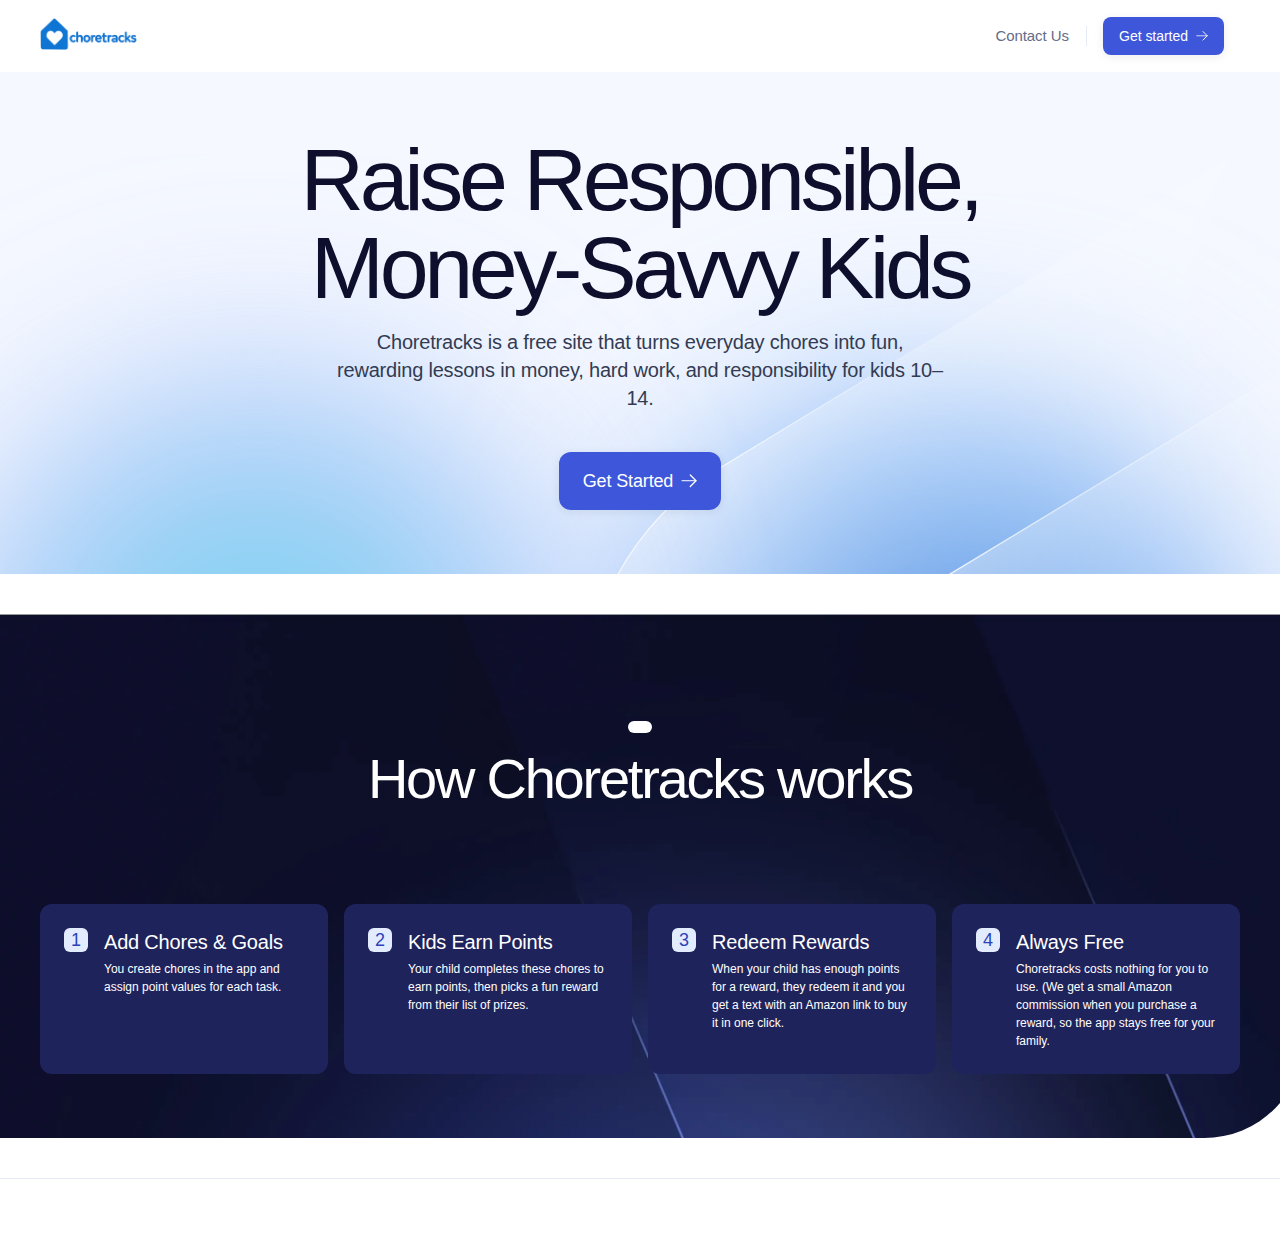
==== commit 4504a403: "copywriting" ====
--- a/index.html
+++ b/index.html
@@ -175,15 +175,14 @@
                             <div class="margin-horizontal margin-small no-margin-tablet">
                                 <div class="text-color-base-dark">
                                     <h1 class="heading-huge">
-                                        <span>Teach your kids to</span>
-                                        <span class="text-highlight-gradient">&nbsp;love success</span>
+                                        <span>Raise Responsible, Money-Savvy Kids</span>
                                     </h1>
                                 </div>
                             </div>
                             <div class="spacer-xsmall"></div>
                             <div class="margin-horizontal margin-huge no-margin-mobile-landscape">
                                 <div class="rich-text-xlarge w-richtext">
-                                    <p>Choretracks helps your kids learn the value of money, hard work, and responsibility.  And it&#39;s 100% free.</p>
+                                    <p>Choretracks is a free site that turns everyday chores into fun, rewarding lessons in money, hard work, and responsibility for kids 10–14.</p>
                                 </div>
                             </div>
                             <div class="spacer-large"></div>
@@ -263,9 +262,9 @@
                                                                         <div class="paragraph-large is-medium">1</div>
                                                                     </div>
                                                                     <div>
-                                                                        <h3 class="paragraph-xlarge is-medium">Parents add tasks</h3>
+                                                                        <h3 class="paragraph-xlarge is-medium">Add Chores &amp; Goals</h3>
                                                                         <div class="spacer-tiny"></div>
-                                                                        <p class="label-regular">Create chores &amp; goals for your kids to do and earn points.</p>
+                                                                        <p class="label-regular">You create chores in the app and assign point values for each task.</p>
                                                                     </div>
                                                                 </div>
                                                             </div>
@@ -287,9 +286,9 @@
                                                                         <div class="paragraph-large is-medium">2</div>
                                                                     </div>
                                                                     <div>
-                                                                        <h3 class="paragraph-xlarge is-medium">Kids spend points</h3>
+                                                                        <h3 class="paragraph-xlarge is-medium">Kids Earn Points</h3>
                                                                         <div class="spacer-tiny"></div>
-                                                                        <p class="label-regular">Kids pick from a list of fun prizes to spend their points on.</p>
+                                                                        <p class="label-regular">Your child completes these chores to earn points, then picks a fun reward from their list of prizes.</p>
                                                                     </div>
                                                                 </div>
                                                             </div>
@@ -311,9 +310,9 @@
                                                                         <div class="paragraph-large is-medium">3</div>
                                                                     </div>
                                                                     <div>
-                                                                        <h3 class="paragraph-xlarge is-medium">Parents make it happen</h3>
+                                                                        <h3 class="paragraph-xlarge is-medium">Redeem Rewards</h3>
                                                                         <div class="spacer-tiny"></div>
-                                                                        <p class="label-regular">When prizes are redeemed, parents get a text with the Amazon link to purchase the prize.</p>
+                                                                        <p class="label-regular">When your child has enough points for a reward, they redeem it and you get a text with an Amazon link to buy it in one click.</p>
                                                                     </div>
                                                                 </div>
                                                             </div>
@@ -335,9 +334,9 @@
                                                                         <div class="paragraph-large is-medium">4</div>
                                                                     </div>
                                                                     <div>
-                                                                        <h3 class="paragraph-xlarge is-medium">100% Free</h3>
+                                                                        <h3 class="paragraph-xlarge is-medium">Always Free</h3>
                                                                         <div class="spacer-tiny"></div>
-                                                                        <p class="label-regular">Amazon gives us a small kickback for your purchase, at no additional charge to you. That&#39;s how Choretracks stays free forever.</p>
+                                                                        <p class="label-regular">Choretracks costs nothing for you to use. (We get a small Amazon commission when you purchase a reward, so the app stays free for your family.</p>
                                                                     </div>
                                                                 </div>
                                                             </div>
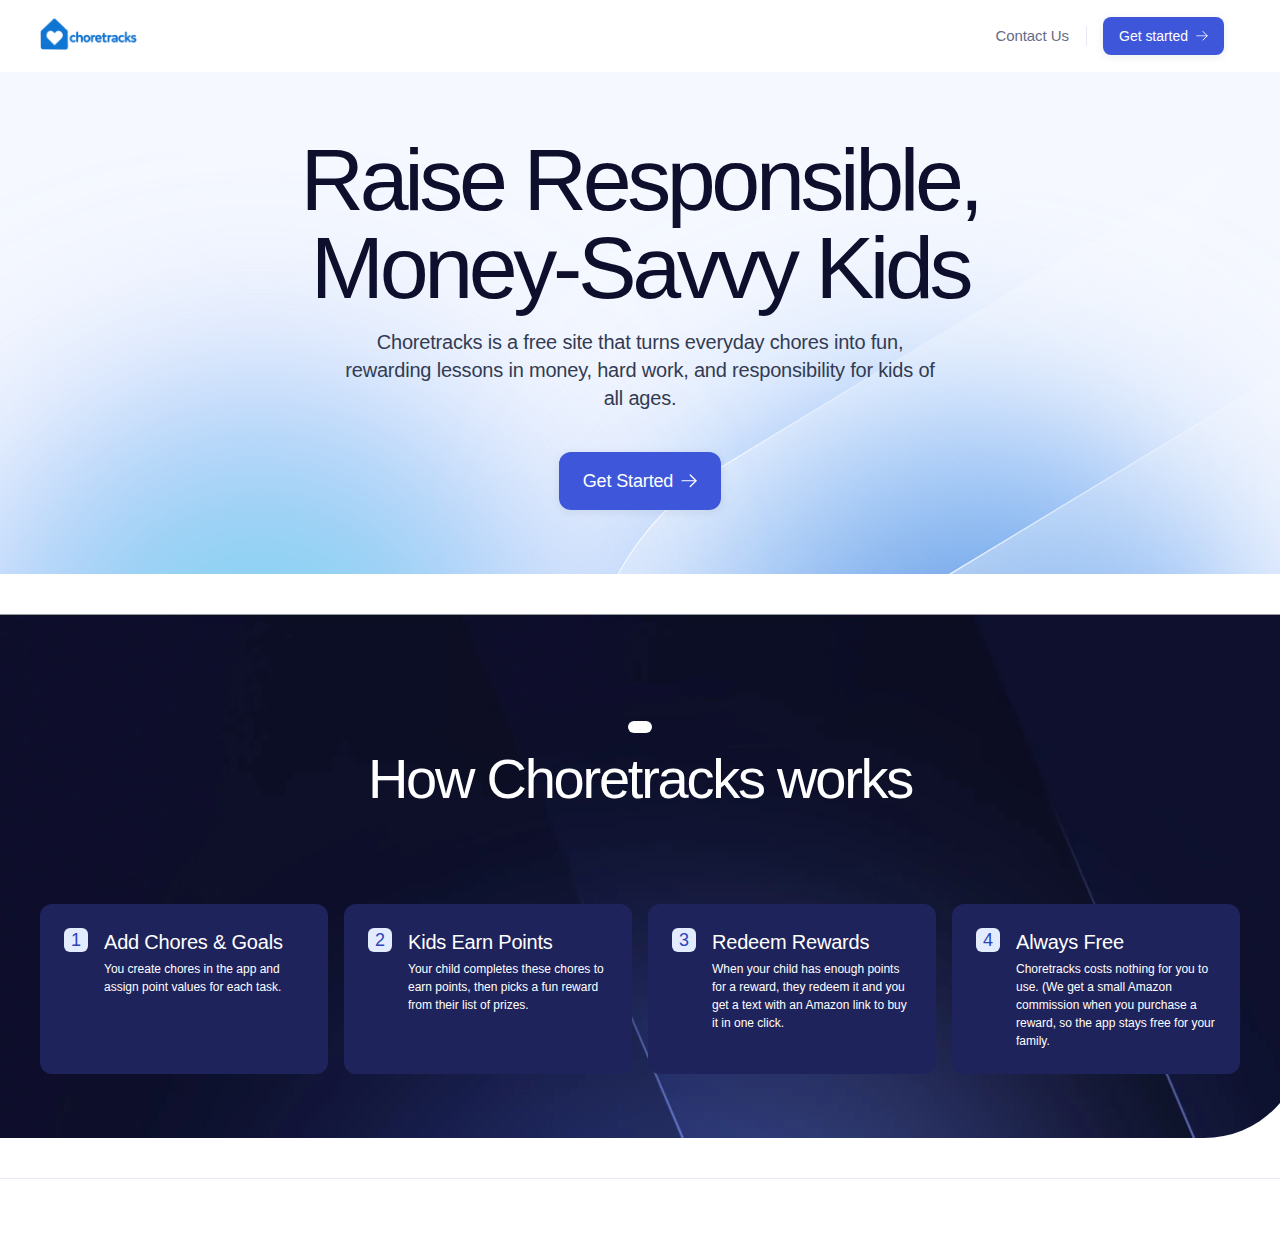
==== commit 21ff948a: "small change" ====
--- a/index.html
+++ b/index.html
@@ -3,7 +3,8 @@
 <head>
 	<meta name="generator" content="Hugo 0.145.0">
     <meta charset="UTF-8">
-    <title></title>
+    <meta name="viewport" content="width=device-width, initial-scale=1.0"> 
+    <title>ChoreTracks</title>
 
     <link href="/css/clean.css" rel="stylesheet" type="text/css">
     <link href="/img/fav.png" rel="shortcut icon" type="image/x-icon">
@@ -182,7 +183,7 @@
                             <div class="spacer-xsmall"></div>
                             <div class="margin-horizontal margin-huge no-margin-mobile-landscape">
                                 <div class="rich-text-xlarge w-richtext">
-                                    <p>Choretracks is a free site that turns everyday chores into fun, rewarding lessons in money, hard work, and responsibility for kids 10–14.</p>
+                                    <p>Choretracks is a free site that turns everyday chores into fun, rewarding lessons in money, hard work, and responsibility for kids of all ages.</p>
                                 </div>
                             </div>
                             <div class="spacer-large"></div>
